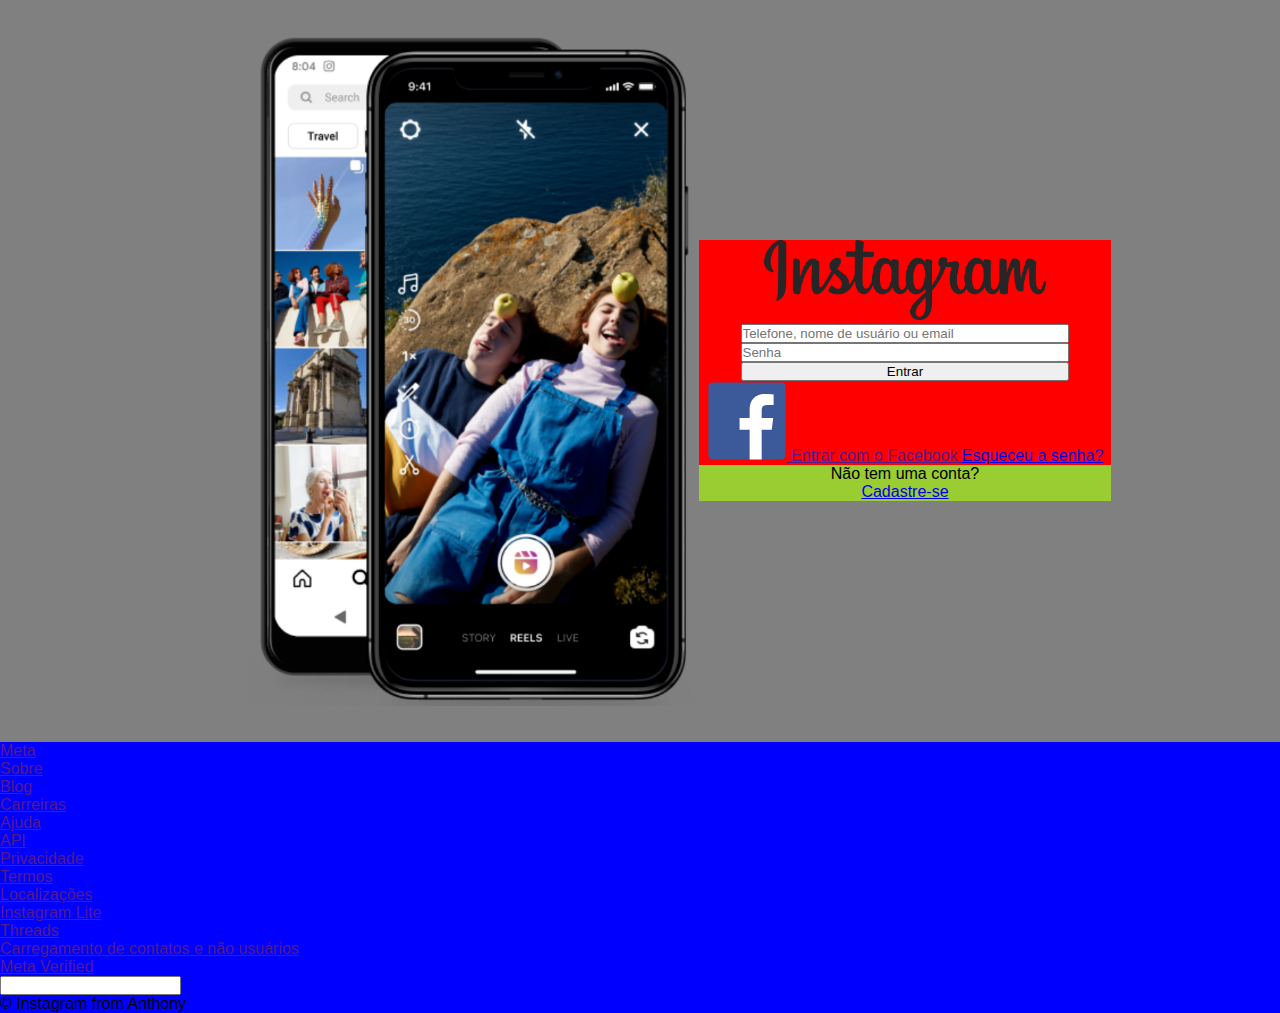
==== index.html @ 1d96c3c5 "primeirocommit" ====
<!DOCTYPE html>
<html lang="pt-br">
<head>
    <meta charset="UTF-8">
    <meta name="viewport" content="width=device-width, initial-scale=1.0">
    <title>Instagrola</title>
    <link rel="shortcut icon" href="imgs/favicon.png" type="image/x-icon">
    <link rel="stylesheet" href="css/styles.css">
</head>
<body>

                <!-- Conteúdo primário (Banner, login, etc) -->

    <main class="main-container">

        <!-- container da imagem -->
        <div class="banner-container">
            <figure>
                <img src="imgs/banner2.png" alt="Banner do instagram">
            </figure>
        </div>
        
        <!-- container dos inputs -->
    <div class="actions-grouping-container">
        <div class="actions-container">
            <figure>
                <img src="imgs/logo_instagram.png" alt="Logo do Instagram">
            </figure>
            

            <form>
                <input type="text" class="user-info" placeholder="Telefone, nome de usuário ou email">
                <input type="password" class="user-info" placeholder="Senha">
                <button type="submit" class="main-selection-btn">Entrar</button>
            </form>
        
        <!-- Seção separada por linha e "ou" -->
            <section>
                <div id="line"></div>
                <p id="separation-or"></p>
                <a href="">
                    <img src="imgs/logo_facebook.svg" alt="">
                    Entrar com o Facebook
                </a>
                <a href="pags/pag-pass-forgot.html">Esqueceu a senha?</a>
            </section>
        </div>

        <!-- Div para criação de conta -->
        <div class="create-account-container">
            <p>Não tem uma conta?</p>
            <a href="pags/pag-create-account.html">Cadastre-se</a>
        </div>
    </div>
    </main>

                <!-- Conteúdo secundário (links, copyright, etc) -->

    <section class="secondary-container">
        <footer class="footer-container">
            <ul class="aditional-info">
                <li class="aditional-info-items"><a href="">Meta</a>
                </li>

                <li class="aditional-info-items"><a href="">Sobre</a>
                </li>

                <li class="aditional-info-items"><a href="">Blog</a>
                </li>

                <li class="aditional-info-items"><a href="">Carreiras</a>
                </li>

                <li class="aditional-info-items"><a href="">Ajuda</a>
                </li>

                <li class="aditional-info-items"><a href="">API</a>
                </li>

                <li class="aditional-info-items"><a href="">Privacidade</a>
                </li>

                <li class="aditional-info-items"><a href="">Termos</a>
                </li>

                <li class="aditional-info-items"><a href="">Localizações</a>
                </li>

                <li class="aditional-info-items"><a href="">Instagram Lite</a>
                </li>

                <li class="aditional-info-items"><a href="">Threads</a>
                </li>

                <li class="aditional-info-items"><a href="">Carregamento de contatos e não usuários</a>
                </li>

                <li class="aditional-info-items"><a href="">Meta Verified</a>
                </li>

            </ul>
            <input type="text">
            <p>&copy; Instagram from Anthony</p>
        </footer>
    </section>


</body>
</html>
---- css/styles.css ----
*{
    padding: 0;
    margin: 0;
    box-sizing: border-box;
    font-family: Arial, Helvetica, sans-serif;
}


main{
    background-color: grey;
    display: flex;
    align-items: center;
    justify-content: center;
}
/* Main container */

.banner-container
.actions-grouping-container{
    display: flex;
    flex: 1 1 0;
    width: 50%;
}

.actions-grouping-container{
    justify-content: center;
    text-align: center;
    flex-direction: column;
}

.actions-grouping-container input, button{
    width: 80%;
}

.banner-container img{
    margin:2rem 0 2rem 5rem;
    width: 100%;
    max-width: 450px;
}

.actions-container img{
    height: 80px;
}

 .actions-container{
    background-color: red;

    
 }   

.create-account-container{
    background-color: yellowgreen;
    display: block;
}









footer{
    background-color: blue;
}
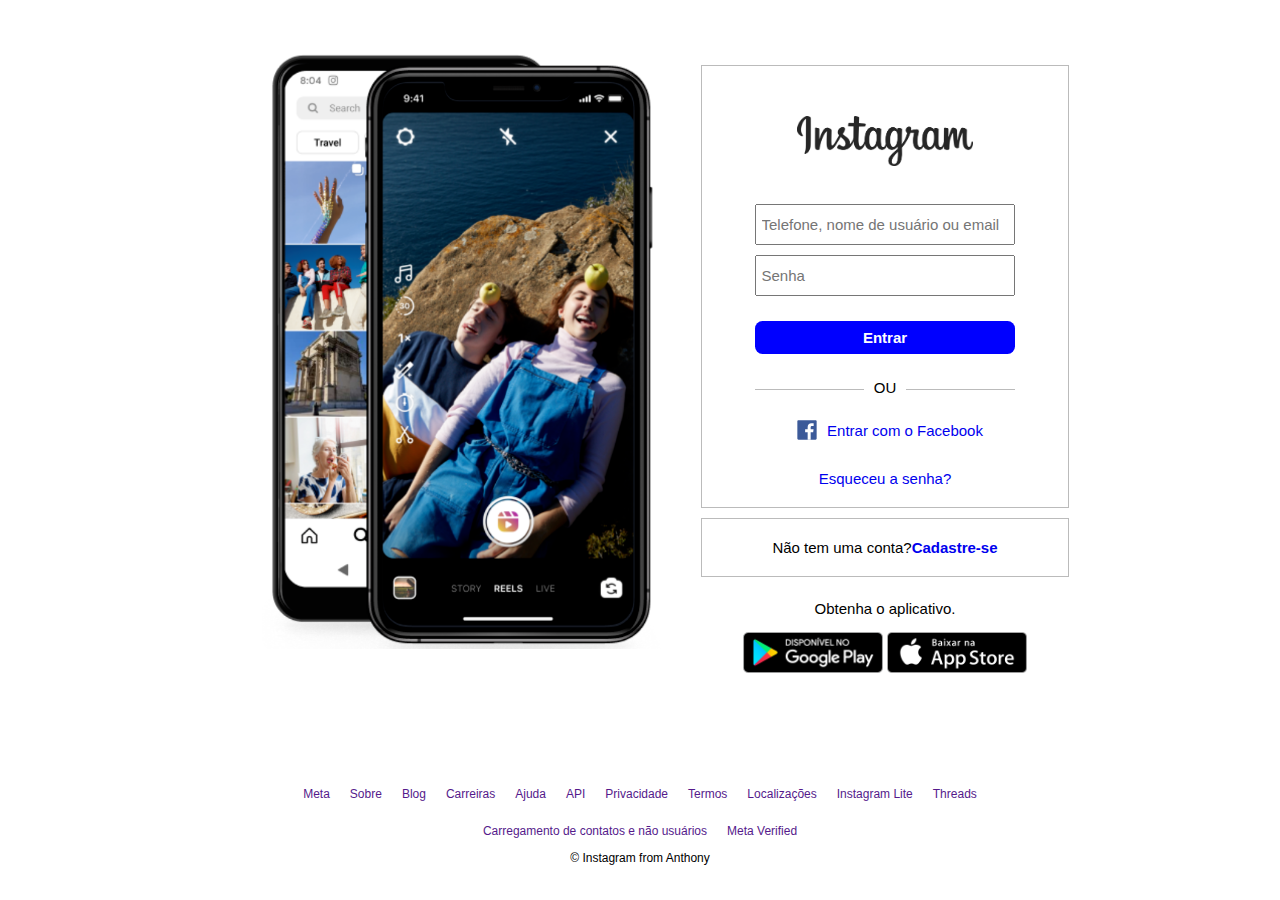
==== commit 8922aa39: "first-alterations" ====
--- a/index.html
+++ b/index.html
@@ -6,6 +6,7 @@
     <title>Instagrola</title>
     <link rel="shortcut icon" href="imgs/favicon.png" type="image/x-icon">
     <link rel="stylesheet" href="css/styles.css">
+    <link rel="stylesheet" href="css/responsive-layout.css">
 </head>
 <body>
 
@@ -35,14 +36,14 @@
             </form>
         
         <!-- Seção separada por linha e "ou" -->
-            <section>
+            <section class="separation-section"> 
                 <div id="line"></div>
-                <p id="separation-or"></p>
-                <a href="">
-                    <img src="imgs/logo_facebook.svg" alt="">
+                <p id="separation-or">ou</p>
+                <a href="#" id="btn-log-facebook">
+                    <img src="imgs/logo_facebook.svg" id="img-facebook" alt="fodase">
                     Entrar com o Facebook
                 </a>
-                <a href="pags/pag-pass-forgot.html">Esqueceu a senha?</a>
+                <a href="pags/pag-pass-forgot.html" id="forgot-pass">Esqueceu a senha?</a>
             </section>
         </div>
 
@@ -50,6 +51,15 @@
         <div class="create-account-container">
             <p>Não tem uma conta?</p>
             <a href="pags/pag-create-account.html">Cadastre-se</a>
+        </div>
+        <div class="download-container">
+            <p>Obtenha o aplicativo.</p>
+            <a href="#" class="download-figure">
+                <img src="imgs/gplay_btn.png" alt="download com google play">
+            </a>
+            <a href="#" class="download-figure">
+                <img src="imgs/apple_btn.png" alt="download com apple store">
+            </a>
         </div>
     </div>
     </main>
@@ -99,7 +109,6 @@
                 </li>
 
             </ul>
-            <input type="text">
             <p>&copy; Instagram from Anthony</p>
         </footer>
     </section>
--- a/css/styles.css
+++ b/css/styles.css
@@ -3,17 +3,29 @@
     margin: 0;
     box-sizing: border-box;
     font-family: Arial, Helvetica, sans-serif;
-}
-
-
-main{
-    background-color: grey;
-    display: flex;
-    align-items: center;
-    justify-content: center;
+    text-decoration: none;
+    font-size: 15px;
+}
+
+/* Variaveis e tals */
+
+:root{
+    --border-gray:#bbbbbb;
+}
+
+/* inicio do estilo */
+
+body{
+    display: flex;
+    flex-direction: column;
+}
+.main-container{
+    display: flex;
+    align-items: stretch;
+    justify-content: center;
+    padding: 50px;
 }
 /* Main container */
-
 .banner-container
 .actions-grouping-container{
     display: flex;
@@ -21,45 +33,176 @@
     width: 50%;
 }
 
+/* agrupador do inputs, tipo o login, esqueceu a senha e criar conta, serve 
+pra configurar o flex column */
 .actions-grouping-container{
     justify-content: center;
     text-align: center;
     flex-direction: column;
-}
-
-.actions-grouping-container input, button{
+    padding: 0;
+    margin: 0;
+}
+
+input, button{
     width: 80%;
+    padding: 10px 5px;
+    margin: 5px;
+}
+
+button{
+    margin-top: 20px;
+    border-radius: 0.5rem;
+    padding: 8px;
+}
+
+.main-selection-btn{
+    background-color: blue;
+    color: white;
+    font-weight: 600;
+    border: none;
+}
+
+/* container com a imagem do instagrovski */
+.banner-container {
+    padding: 0;
+    margin-right: -4rem;
+    z-index: 5;
 }
 
 .banner-container img{
-    margin:2rem 0 2rem 5rem;
     width: 100%;
-    max-width: 450px;
-}
-
+    max-width: 400px;
+    margin: 0 0 0 10rem;
+}
+/* logo do insta */
 .actions-container img{
-    height: 80px;
-}
-
+    height: 50px;
+    width: auto;
+    max-width: 250px;
+    margin: 30px 10px;
+}
+/* container de ações principais */
  .actions-container{
-    background-color: red;
-
-    
- }   
-
+    margin: 1rem auto 1px;
+    padding: 20px;
+    width: 65%;
+    align-self: center;
+    display: flex;
+    flex-direction: column;
+    border: 1px solid var(--border-gray);
+}   
+
+
+/* seção de entrar com facebook ou esqueceu a senha */
+.actions-container section{
+    justify-content: center;
+    text-align: center;
+    display: flex;
+    flex-direction: column;
+    position: relative;
+}
+
+/* linha com o "ou" escrito */
+.separation-section{
+    display: flex;
+}
+
+#line{
+    width: 80%;
+    align-self: center;
+    height: 1px;
+    margin-top: 30px;
+    background-color: var(--border-gray);
+}
+#separation-or{
+    width: fit-content;
+    align-self: center;
+    top: 0px;
+    position: absolute;
+    margin-top: 20px;
+    padding: 0 10px;
+    background-color: white;
+    text-transform: uppercase;
+}
+
+/* entrar com facebook */
+#img-facebook{
+    height: 20px;
+    width: 20px;
+}
+
+#btn-log-facebook{
+    display: flex;
+    align-items: center;
+    justify-content: center;
+}
+
+/* quadradinho de criar conta */
 .create-account-container{
-    background-color: yellowgreen;
-    display: block;
-}
-
-
-
-
-
-
-
-
-
-footer{
-    background-color: blue;
+    margin: 10px auto;
+    width: 65%;
+    display: flex;
+    justify-content: center;
+    padding: 20px;
+    border: 1px solid var(--border-gray);
+}
+
+.create-account-container a{
+    font-weight: 600;
+}
+
+/* parte de download */
+.download-container{
+    margin-top: 1.5rem;
+}
+
+.download-container a{
+   text-decoration: none;
+}
+    /* imagens de dowload */
+.download-figure img{
+    margin-top: 15px;
+    width: 140px;
+}
+
+
+/* footer com infos adicionais e tals */
+.secondary-container{
+    margin-top: 3rem;
+    align-items: stretch;
+    font-size: 12px;
+}
+
+.footer-container{
+    display: flex;
+    text-align: center;
+    justify-content: center;
+    flex-direction: column;
+}
+
+.footer-container p{
+    font-size: 12px;
+}
+
+.aditional-info{
+    align-self: center;
+    text-align: center;
+    list-style: none;
+    width: 60%;
+    display: flex;
+    flex-wrap: wrap;
+    justify-content: center;
+    gap: 20px;
+    padding: 1%;
+}
+
+/* lista de bobagens */
+.aditional-info-items{
+    text-align: center;
+    justify-content: center;
+    align-self: center;
+}
+/* itens individuais */
+.aditional-info-items a{
+    font-size: 12px;
 }--- a/css/responsive-layout.css
+++ b/css/responsive-layout.css
@@ -0,0 +1,15 @@
+@media screen and (max-width: 650px){
+    input::placeholder {
+        font-size: 12px;
+    }
+}
+
+@media screen and (max-width: 1080px){
+    .banner-container{
+        display:none;
+    }
+    
+    .aditional-info{
+        margin-bottom: 1rem;
+    }
+}